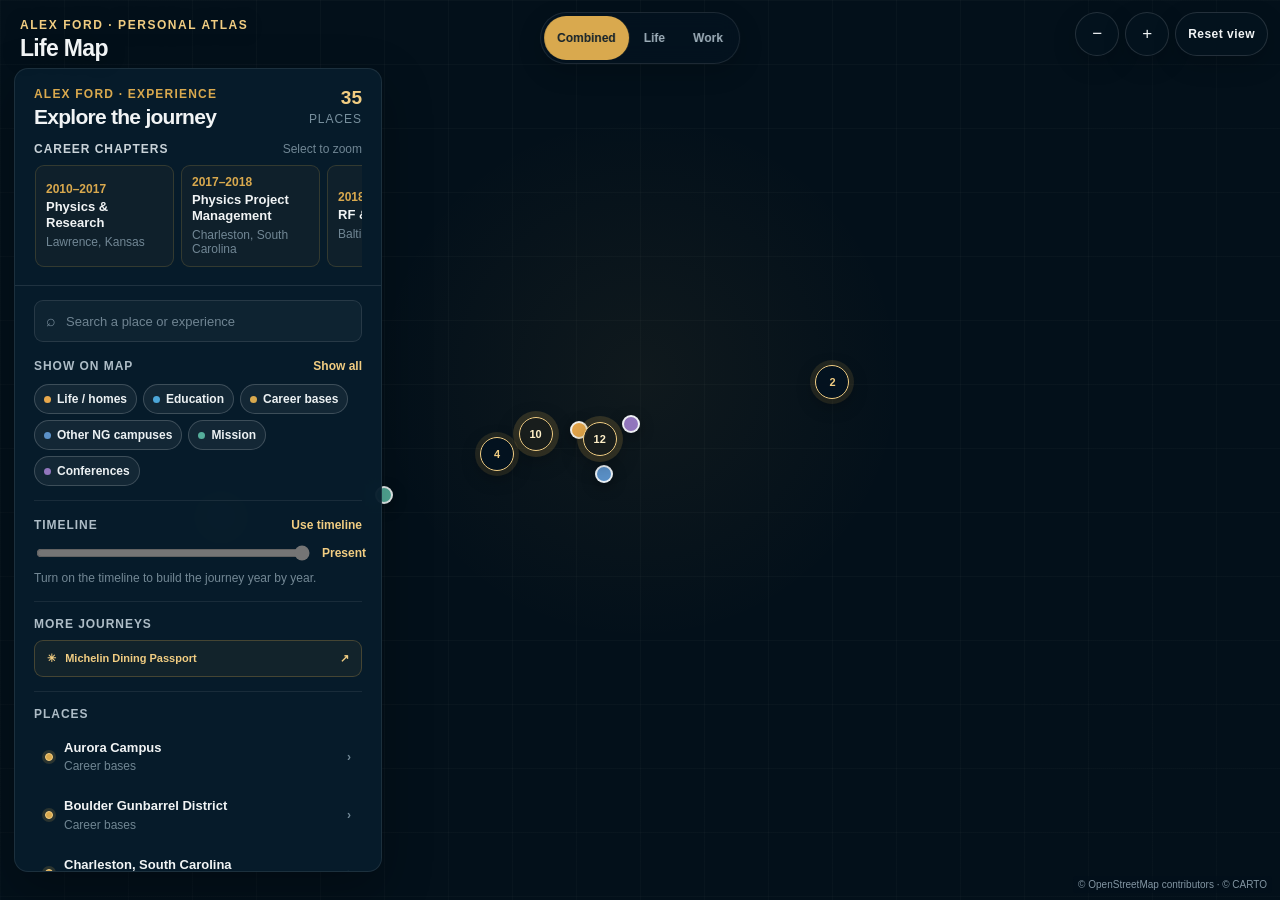
==== index.html @ 7faffe05 "Confirm Minetta Tavern and add independent Personal Atlas homepage" ====
<!doctype html>
<html lang="en">
<head>
  <meta charset="utf-8" />
  <meta name="viewport" content="width=device-width, initial-scale=1, viewport-fit=cover" />
  <meta name="theme-color" content="#04131f" />
  <meta name="color-scheme" content="dark" />
  <meta name="description" content="An interactive geographic timeline of the places that have shaped Alex Ford's life, education, and professional work." />
  <title>Life Map | Alex Ford</title>
  <link rel="dns-prefetch" href="//a.basemaps.cartocdn.com" />
  <link rel="preconnect" href="https://a.basemaps.cartocdn.com" crossorigin />
  <link rel="stylesheet" href="./fast-app.css?v=20260810-1757" />
  <link rel="stylesheet" href="./polish.css?v=20260810-1757" />
  <link rel="stylesheet" href="./conference-display.css?v=20260810-1757" />
  <link rel="stylesheet" href="./readability.css?v=20260828-1" />
  <link rel="stylesheet" href="./touch-targets.css?v=20260828-1" />
  <link rel="stylesheet" href="./brand-lockup.css?v=20260828-1" />
  <script defer src="./fast-app.js?v=20260810-1757"></script>
  <script defer src="./polish.js?v=20260810-1757"></script>
  <script defer src="./conference-display.js?v=20260810-1757"></script>
  <script defer src="./labels.js?v=20260810-1757"></script>
</head>
<body>
  <main class="app">
    <header class="site-intro">
      <small><a class="parent-brand" href="https://alexlford.com">Alex Ford</a> · <a class="atlas-brand-link" href="./atlas.html">Personal Atlas</a></small>
      <strong>Life Map</strong>
    </header>

    <div id="map" class="fast-map" role="application" aria-label="Interactive geographic map">
      <div id="tiles" class="tile-layer" aria-hidden="true"></div>
      <div class="map-vignette" aria-hidden="true"></div>
      <div id="markers" class="marker-layer"></div>
      <div class="attribution">© OpenStreetMap contributors · © CARTO</div>
    </div>

    <nav id="modeSwitch" class="mode-switch" aria-label="Map view">
      <button type="button" data-mode="combined" aria-pressed="false">Combined</button>
      <button type="button" data-mode="life" aria-pressed="false">Life</button>
      <button type="button" data-mode="work" aria-pressed="false">Work</button>
    </nav>

    <div class="map-toolbar" aria-label="Map controls">
      <button id="zoomOut" class="map-tool" type="button" aria-label="Zoom out">−</button>
      <button id="zoomIn" class="map-tool" type="button" aria-label="Zoom in">+</button>
      <button id="reset" class="map-tool wide" type="button">Reset view</button>
    </div>

    <aside class="panel" aria-label="Journey controls">
      <div class="panel-head">
        <div><small>Alex Ford · Experience</small><h1 id="panelTitle">Explore the journey</h1></div>
        <div class="count" aria-live="polite"><strong id="count">0</strong><span>places</span></div>
      </div>

      <section id="journey" class="journey">
        <div class="journey-heading"><span>Career chapters</span><span>Select to zoom</span></div>
        <div id="chapters" class="chapters"></div>
      </section>

      <div class="panel-scroll">
        <div class="search-wrap">
          <label class="search" for="search"><span aria-hidden="true">⌕</span><input id="search" type="search" autocomplete="off" placeholder="Search a place or experience" /></label>
          <div id="searchResults" class="search-results" hidden></div>
        </div>

        <section class="section">
          <div class="section-title"><h2>Show on map</h2><button id="showAll" class="text-button" type="button">Show all</button></div>
          <div id="filters" class="filters"></div>
        </section>

        <section class="section">
          <div class="section-title"><h2>Timeline</h2><button id="timelineToggle" class="text-button" type="button" aria-pressed="false">Use timeline</button></div>
          <div class="timeline-row"><input id="timeline" type="range" min="1988" max="2026" value="2026" disabled aria-label="Show experiences through year" /><span id="timelineYear" class="timeline-year">Present</span></div>
          <p id="timelineNote" class="micro">Turn on the timeline to build the journey year by year.</p>
        </section>

        <section class="section dining-promo">
          <div class="section-title"><h2>More journeys</h2></div>
          <a class="dining-link" href="./dining.html">✳ &nbsp; Michelin Dining Passport <span>↗</span></a>
        </section>

        <section class="section">
          <div class="section-title"><h2>Places</h2></div>
          <div id="list" class="place-list"><div class="empty">Loading locations…</div></div>
        </section>
      </div>
    </aside>

    <aside id="detail" class="detail-panel" aria-live="polite" aria-label="Place details" hidden>
      <button class="detail-close" type="button" data-close-detail aria-label="Close details">×</button>
      <div id="detailBody"></div>
    </aside>

    <noscript><div class="empty">JavaScript is required to display the interactive locations.</div></noscript>
  </main>
</body>
</html>
---- fast-app.css ----
:root {
  --navy-950:#03101a;
  --navy-900:#04131f;
  --navy-850:#071d2d;
  --navy-800:#0a2638;
  --gold:#d9a94e;
  --gold-soft:#f1cd82;
  --ink:#f1f4f5;
  --muted:#91a4b2;
  --line:rgba(255,255,255,.10);
  --panel:rgba(7,29,45,.94);
  --shadow:0 18px 50px rgba(0,0,0,.28);
  font-family:"Helvetica Neue",Helvetica,Arial,sans-serif;
  color-scheme:dark;
}

*{box-sizing:border-box}
html,body{margin:0;width:100%;min-height:100%;background:var(--navy-900);color:var(--ink)}
button,input{font:inherit}
button{color:inherit}
button:focus-visible,input:focus-visible,summary:focus-visible{outline:2px solid var(--gold-soft);outline-offset:2px}
[hidden]{display:none!important}

.app{position:relative;width:100%;height:100dvh;min-height:620px;overflow:hidden;background:var(--navy-900)}
.site-intro{position:absolute;z-index:40;top:18px;left:20px;pointer-events:none;text-shadow:0 2px 18px rgba(0,0,0,.35)}
.site-intro small{display:block;color:var(--gold-soft);font-size:10px;font-weight:800;letter-spacing:.13em;text-transform:uppercase}
.site-intro strong{display:block;margin-top:3px;font-size:23px;letter-spacing:-.03em}
body.is-embedded .site-intro{display:none}
body.is-embedded .panel-head small{display:none}
body.is-embedded .panel-head h1{margin-top:0}

.fast-map{position:absolute;inset:0;overflow:hidden;background:radial-gradient(circle at 50% 42%,rgba(217,169,78,.06),transparent 32%),linear-gradient(rgba(255,255,255,.025) 1px,transparent 1px),linear-gradient(90deg,rgba(255,255,255,.025) 1px,transparent 1px),var(--navy-950);background-size:auto,64px 64px,64px 64px,auto;touch-action:none;user-select:none}
.fast-map.is-dragging{cursor:grabbing}
.tile-layer,.marker-layer{position:absolute;inset:0;overflow:hidden}
.tile-layer{opacity:.72;filter:saturate(.55) contrast(.92) brightness(.72)}
.tile-layer img{position:absolute;width:256px;height:256px;max-width:none;pointer-events:none;image-rendering:auto}
.map-vignette{position:absolute;inset:0;pointer-events:none;background:linear-gradient(90deg,rgba(3,16,26,.22),transparent 23%,transparent 77%,rgba(3,16,26,.16)),linear-gradient(0deg,rgba(3,16,26,.13),transparent 30%)}

.marker{position:absolute;z-index:4;width:18px;height:18px;margin:-9px 0 0 -9px;padding:0;border:2px solid rgba(245,248,249,.94);border-radius:50%;background:var(--marker,#d9a94e);box-shadow:0 4px 14px rgba(0,0,0,.35);cursor:pointer;transition:transform .12s ease,box-shadow .12s ease}
.marker:hover,.marker:focus-visible{transform:scale(1.18);z-index:10;box-shadow:0 0 0 5px rgba(217,169,78,.16),0 5px 18px rgba(0,0,0,.4)}
.marker.career{width:24px;height:24px;margin:-12px 0 0 -12px;border:3px solid var(--gold-soft);background:var(--navy-900);box-shadow:0 0 0 4px rgba(217,169,78,.18),0 5px 18px rgba(0,0,0,.36)}
.marker.career::after{content:"";position:absolute;inset:5px;border-radius:50%;background:var(--gold)}
.marker.selected{box-shadow:0 0 0 7px rgba(241,205,130,.24),0 5px 18px rgba(0,0,0,.4)}
.cluster{position:absolute;z-index:5;display:grid;place-items:center;width:34px;height:34px;margin:-17px 0 0 -17px;padding:0;border:1px solid var(--gold-soft);border-radius:50%;background:rgba(4,19,31,.94);box-shadow:0 0 0 5px rgba(217,169,78,.13),0 6px 18px rgba(0,0,0,.34);color:var(--gold-soft);font-size:11px;font-weight:800;cursor:pointer;transition:transform .12s ease}
.cluster:hover,.cluster:focus-visible{transform:scale(1.08)}
.map-label{position:absolute;z-index:3;max-width:145px;transform:translate(10px,-50%);padding:3px 6px;border-radius:4px;background:rgba(3,16,26,.78);color:#e7edf0;font-size:10px;font-weight:700;line-height:1.15;white-space:nowrap;pointer-events:none;text-shadow:0 1px 2px #000}

.map-toolbar{position:absolute;z-index:25;top:12px;right:12px;display:flex;gap:6px}
.map-toolbar button,.mode-switch button,.panel button,.detail-panel button{appearance:none;-webkit-appearance:none}
.map-tool{display:grid;place-items:center;width:36px;height:36px;padding:0;border:1px solid rgba(255,255,255,.13);border-radius:999px;background:rgba(4,19,31,.86);box-shadow:0 8px 24px rgba(0,0,0,.18);backdrop-filter:blur(10px);cursor:pointer;font-size:17px;font-weight:500}
.map-tool:hover{border-color:rgba(217,169,78,.45)}
.map-tool.wide{width:auto;padding:0 12px;font-size:10px;font-weight:800;letter-spacing:.04em}

.mode-switch{position:absolute;z-index:26;top:12px;left:50%;display:flex;gap:2px;transform:translateX(-50%);padding:3px;border:1px solid rgba(255,255,255,.10);border-radius:999px;background:rgba(4,19,31,.88);box-shadow:0 8px 24px rgba(0,0,0,.18);backdrop-filter:blur(10px)}
.mode-switch button{padding:8px 13px;border:0;border-radius:999px;background:transparent;color:#9fb0bb;cursor:pointer;font-size:10px;font-weight:750}
.mode-switch button.active{background:var(--gold);color:#12202a}

.attribution{position:absolute;z-index:10;right:8px;bottom:7px;padding:3px 5px;border-radius:4px;background:rgba(3,16,26,.62);color:#8295a2;font-size:8px;pointer-events:none}

.panel{position:absolute;z-index:30;top:68px;left:14px;bottom:28px;width:min(368px,calc(100vw - 28px));display:flex;flex-direction:column;overflow:hidden;border:1px solid rgba(255,255,255,.09);border-radius:14px;background:var(--panel);box-shadow:var(--shadow);backdrop-filter:blur(16px)}
.panel-head{display:flex;align-items:flex-start;justify-content:space-between;gap:12px;padding:18px 19px 13px}
.panel-head small{display:block;color:var(--gold);font-size:10px;font-weight:800;letter-spacing:.1em;text-transform:uppercase}
.panel-head h1{margin:4px 0 0;font-size:21px;letter-spacing:-.035em;line-height:1.12}
.count{text-align:right}.count strong{display:block;color:var(--gold-soft);font-size:19px}.count span{color:#78909e;font-size:9px;text-transform:uppercase;letter-spacing:.08em}

.journey{padding:0 19px 14px;border-bottom:1px solid var(--line)}
.journey-heading{display:flex;justify-content:space-between;align-items:baseline;margin-bottom:8px;color:#c9d3d9;font-size:10px;font-weight:800;text-transform:uppercase;letter-spacing:.08em}
.journey-heading span:last-child{color:#718795;font-size:9px;font-weight:500;text-transform:none;letter-spacing:0}
.chapters{display:flex;gap:7px;overflow-x:auto;padding:1px 1px 4px;scrollbar-width:none}.chapters::-webkit-scrollbar{display:none}
.chapter{flex:0 0 139px;padding:9px 10px 10px;border:1px solid rgba(217,169,78,.18);border-radius:9px;background:rgba(217,169,78,.045);text-align:left;cursor:pointer}
.chapter:hover,.chapter.active{border-color:rgba(217,169,78,.48);background:rgba(217,169,78,.09)}
.chapter span{display:block;color:var(--gold);font-size:9px;font-weight:700}.chapter strong{display:block;margin-top:3px;font-size:11px;line-height:1.2}.chapter em{display:block;margin-top:4px;color:#718795;font-size:9px;font-style:normal}

.panel-scroll{min-height:0;overflow-y:auto;overscroll-behavior:contain;-webkit-overflow-scrolling:touch;touch-action:pan-y;padding:14px 19px 20px}
.search{display:flex;align-items:center;gap:8px;padding:0 11px;border:1px solid rgba(255,255,255,.10);border-radius:9px;background:rgba(255,255,255,.035)}
.search span{color:#738897}.search input{width:100%;height:40px;border:0;outline:0;background:transparent;color:var(--ink);font-size:12px}.search input::placeholder{color:#6f8492}
.search-results{display:grid;gap:4px;margin-top:5px;padding:6px;border:1px solid rgba(255,255,255,.08);border-radius:9px;background:#061a29}
.search-result{padding:9px;border:0;border-radius:6px;background:transparent;text-align:left;cursor:pointer}.search-result:hover{background:rgba(255,255,255,.05)}.search-result strong{display:block;font-size:11px}.search-result span{color:#7f94a2;font-size:9px;line-height:1.3}

.section{padding-top:15px}.section+.section{margin-top:14px;border-top:1px solid rgba(255,255,255,.075)}
.section-title{display:flex;align-items:center;justify-content:space-between;gap:10px;margin-bottom:9px}.section-title h2{margin:0;color:#aebdc7;font-size:10px;letter-spacing:.08em;text-transform:uppercase}.text-button{padding:2px 0;border:0;background:transparent;color:var(--gold-soft);cursor:pointer;font-size:9px;font-weight:750}
.filters{display:flex;flex-wrap:wrap;gap:6px}.filter{display:flex;align-items:center;gap:6px;padding:7px 9px;border:1px solid rgba(255,255,255,.09);border-radius:999px;background:rgba(255,255,255,.025);color:#a8b7c0;cursor:pointer;font-size:9px;font-weight:700}.filter::before{content:"";width:7px;height:7px;border-radius:50%;background:var(--dot)}.filter.on{border-color:rgba(255,255,255,.18);background:rgba(255,255,255,.055);color:#ecf1f3}.filter.off{opacity:.42}
.timeline-row{display:flex;align-items:center;gap:10px}.timeline-row input{width:100%;accent-color:var(--gold)}.timeline-year{min-width:40px;color:var(--gold-soft);font-size:11px;font-weight:800;text-align:right}.micro{margin:7px 0 0;color:#738895;font-size:9px;line-height:1.4}

.place-list{display:grid;gap:5px}.place-row{display:grid;grid-template-columns:10px 1fr auto;align-items:center;gap:9px;width:100%;padding:9px 10px;border:1px solid transparent;border-radius:8px;background:transparent;text-align:left;cursor:pointer}.place-row:hover{border-color:rgba(255,255,255,.08);background:rgba(255,255,255,.035)}.place-dot{width:8px;height:8px;border:1px solid rgba(255,255,255,.65);border-radius:50%;background:var(--dot)}.place-row.career .place-dot{box-shadow:0 0 0 3px rgba(217,169,78,.17);border-color:var(--gold-soft)}.place-copy strong{display:block;font-size:11px;line-height:1.25}.place-copy span{display:block;margin-top:3px;color:#708693;font-size:9px}.place-row b{color:#718896;font-size:11px;font-weight:600}
.empty{padding:16px 4px;color:#8295a2;font-size:11px;line-height:1.45;text-align:center}

.detail-panel{position:absolute;z-index:35;top:68px;right:14px;width:min(410px,calc(100vw - 28px));max-height:calc(100dvh - 96px);overflow-y:auto;overscroll-behavior:contain;-webkit-overflow-scrolling:touch;touch-action:pan-y;border:1px solid rgba(255,255,255,.10);border-radius:14px;background:rgba(7,29,45,.97);box-shadow:var(--shadow);backdrop-filter:blur(18px)}
.detail-close{position:sticky;z-index:2;top:8px;float:right;width:32px;height:32px;margin:8px 8px 0 0;padding:0;border:1px solid rgba(255,255,255,.12);border-radius:50%;background:#071d2d;cursor:pointer;font-size:19px}
.detail{padding:21px 20px 19px}.detail-eyebrow{color:var(--gold);font-size:9px;font-weight:800;letter-spacing:.1em;text-transform:uppercase}.detail h2{margin:6px 40px 6px 0;font-size:23px;line-height:1.08;letter-spacing:-.035em}.detail-location{color:#8398a5;font-size:10px}.story-card{margin:17px 0 14px;padding:15px 16px;border:1px solid rgba(217,169,78,.25);border-radius:12px;background:linear-gradient(145deg,rgba(217,169,78,.075),rgba(255,255,255,.018))}.story-card h3{margin:0;font-size:17px;line-height:1.2}.story-card p{margin:9px 0 0;color:#b8c5cc;font-size:11px;line-height:1.55}.story-card ul{display:grid;gap:7px;margin:11px 0 0;padding:0;list-style:none}.story-card li{position:relative;padding-left:14px;color:#d4dde2;font-size:10px;line-height:1.45}.story-card li::before{content:"";position:absolute;left:1px;top:.62em;width:7px;height:1px;background:var(--gold)}
.related-sites{margin:0 0 13px}.related-sites>span{display:block;margin-bottom:7px;color:#8499a6;font-size:9px;font-weight:800;letter-spacing:.07em;text-transform:uppercase}.related-sites>div{display:flex;flex-wrap:wrap;gap:6px}.related-sites button{padding:7px 9px;border:1px solid rgba(217,169,78,.23);border-radius:999px;background:rgba(217,169,78,.055);color:#dce5e9;cursor:pointer;font-size:9px;font-weight:700}.related-sites button:hover{border-color:rgba(217,169,78,.48);background:rgba(217,169,78,.10)}
.experience{padding:11px 0;border-top:1px solid rgba(255,255,255,.075)}.experience strong{display:block;font-size:11px;line-height:1.3}.experience span{display:block;margin-top:4px;color:#8397a4;font-size:9px;line-height:1.35}
.map-meta{margin-top:13px;padding-top:11px;border-top:1px solid rgba(255,255,255,.075);color:#718795;font-size:9px;line-height:1.55}.map-meta summary{width:max-content;max-width:100%;color:#93a5b0;cursor:pointer;font-weight:700}.map-meta>div{margin-top:8px}.map-meta a{color:var(--gold-soft)}

@media(max-width:900px){
  .site-intro{display:none}
  .mode-switch{left:10px;transform:none}
  .map-toolbar{right:10px}
  .panel{top:auto;left:10px;right:10px;bottom:calc(10px + env(safe-area-inset-bottom,0px));width:auto;max-height:min(56dvh,580px);display:block;overflow-y:auto;overscroll-behavior:contain;-webkit-overflow-scrolling:touch;touch-action:pan-y;border-radius:12px}
  .panel-head{padding:15px 16px 11px}
  .journey{padding:0 16px 11px}
  .panel-scroll{overflow:visible;padding:12px 16px 20px}
  .detail-panel{top:auto;left:10px;right:10px;bottom:calc(10px + env(safe-area-inset-bottom,0px));width:auto;max-height:72dvh;border-radius:12px}
  .attribution{bottom:calc(58dvh + 13px);font-size:7px}
}

@media(max-width:430px){
  .mode-switch button{padding:7px 9px;font-size:9px}
  .map-tool{width:32px;height:32px}.map-tool.wide{display:none}
  .panel{max-height:58dvh}
  .count{display:none}
  .journey-heading{margin-bottom:6px}
  .chapter{flex-basis:124px;padding:8px 9px}.chapter em{display:none}
  .filters{gap:5px}.filter{padding:7px 8px}
  .detail h2{font-size:21px}
}

@media(prefers-reduced-motion:reduce){
  .marker,.cluster{transition:none}
}
/* Michelin Dining Passport entry: hidden from embedded professional atlas. */
.dining-link{display:flex;justify-content:space-between;align-items:center;gap:12px;padding:11px 12px;color:var(--gold-soft);background:rgba(217,169,78,.06);border:1px solid rgba(217,169,78,.25);border-radius:9px;text-decoration:none;font-size:11px;font-weight:800}.dining-link:hover{border-color:rgba(217,169,78,.65);background:rgba(217,169,78,.12)}body.is-embedded .dining-promo{display:none}

.site-intro .atlas-brand-link{pointer-events:auto;color:var(--gold-soft);text-decoration:none}.site-intro .atlas-brand-link:hover{text-decoration:underline}body.is-embedded .atlas-brand-link{display:none}
---- polish.css ----
:root {
  --sheet-compact: 46dvh;
  --sheet-expanded: 76dvh;
}

/* Additive presentation layer: keep the fast map engine stable while refining hierarchy. */
.panel-toggle {
  display: none;
}

.chapter {
  position: relative;
  overflow: hidden;
}

.chapter.active::before {
  content: "";
  position: absolute;
  inset: 0 auto 0 0;
  width: 3px;
  background: var(--gold);
  box-shadow: 0 0 18px rgba(217,169,78,.35);
}

.chapter.active strong {
  color: #fff7e3;
}

.career-map-label {
  position: absolute;
  z-index: 4;
  transform: translate(14px,-50%);
  padding: 4px 7px 4px 8px;
  border-left: 2px solid var(--gold);
  border-radius: 2px 5px 5px 2px;
  background: rgba(3,16,26,.86);
  color: var(--gold-soft);
  box-shadow: 0 4px 14px rgba(0,0,0,.20);
  font-size: 10px;
  font-weight: 800;
  line-height: 1.1;
  letter-spacing: .01em;
  white-space: nowrap;
  pointer-events: none;
  text-shadow: 0 1px 2px rgba(0,0,0,.6);
}

.cluster.career-cluster {
  border-color: #f1cd82;
  background: rgba(25,30,29,.96);
  box-shadow: 0 0 0 6px rgba(217,169,78,.18), 0 7px 22px rgba(0,0,0,.38);
  color: #fff0c8;
}

.marker.career {
  box-shadow: 0 0 0 5px rgba(217,169,78,.20), 0 6px 20px rgba(0,0,0,.38);
}

.marker.career.selected {
  box-shadow: 0 0 0 8px rgba(241,205,130,.27), 0 7px 22px rgba(0,0,0,.42);
}

@media (min-width: 901px) {
  .panel {
    background: rgba(7,29,45,.91);
  }

  .panel-scroll {
    scrollbar-width: thin;
    scrollbar-color: rgba(217,169,78,.32) transparent;
  }
}

@media (max-width: 900px) {
  :root {
    --sheet-compact: 46dvh;
    --sheet-expanded: 76dvh;
  }

  .mode-switch {
    top: max(10px, env(safe-area-inset-top));
    left: max(10px, env(safe-area-inset-left));
  }

  .map-toolbar {
    top: max(10px, env(safe-area-inset-top));
    right: max(10px, env(safe-area-inset-right));
  }

  .attribution {
    top: calc(max(10px, env(safe-area-inset-top)) + 43px);
    right: max(10px, env(safe-area-inset-right));
    bottom: auto;
    background: rgba(3,16,26,.72);
  }

  .panel {
    max-height: min(var(--sheet-compact), 500px);
    border-radius: 16px 16px 12px 12px;
    background: rgba(7,29,45,.96);
    transition: max-height .24s ease, background-color .24s ease;
  }

  .panel.is-expanded {
    max-height: min(var(--sheet-expanded), 760px);
    background: rgba(7,29,45,.985);
  }

  .panel::before {
    content: "";
    position: sticky;
    z-index: 6;
    top: 6px;
    display: block;
    width: 34px;
    height: 4px;
    margin: 7px auto 0;
    border-radius: 999px;
    background: rgba(241,244,245,.24);
    pointer-events: none;
  }

  .panel-head {
    position: sticky;
    z-index: 5;
    top: 0;
    align-items: center;
    padding-top: 13px;
    background: linear-gradient(180deg, rgba(7,29,45,.995) 72%, rgba(7,29,45,.92));
    backdrop-filter: blur(14px);
  }

  .panel-head > div:first-child {
    min-width: 0;
  }

  .panel-head h1 {
    overflow: hidden;
    text-overflow: ellipsis;
    white-space: nowrap;
  }

  .panel-toggle {
    display: grid;
    flex: 0 0 auto;
    place-items: center;
    width: 34px;
    height: 34px;
    padding: 0;
    border: 1px solid rgba(255,255,255,.12);
    border-radius: 50%;
    background: rgba(255,255,255,.035);
    color: var(--gold-soft);
    cursor: pointer;
  }

  .panel-toggle:hover,
  .panel-toggle:focus-visible {
    border-color: rgba(217,169,78,.45);
    background: rgba(217,169,78,.08);
  }

  .panel-toggle-icon {
    display: block;
    font-size: 15px;
    line-height: 1;
    transition: transform .22s ease;
  }

  .panel.is-expanded .panel-toggle-icon {
    transform: rotate(180deg);
  }

  .journey {
    padding-top: 1px;
  }

  .chapters {
    scroll-snap-type: x proximity;
    -webkit-overflow-scrolling: touch;
  }

  .chapter {
    scroll-snap-align: center;
  }

  .career-map-label {
    transform: translate(12px,-50%);
    padding: 3px 6px 3px 7px;
    font-size: 9px;
  }

  .detail-panel {
    max-height: min(78dvh, 760px);
  }
}

@media (max-width: 430px) {
  :root {
    --sheet-compact: 45dvh;
    --sheet-expanded: 78dvh;
  }

  .panel-head {
    padding-left: 15px;
    padding-right: 12px;
  }

  .panel-head h1 {
    font-size: 19px;
  }

  .panel-toggle {
    width: 32px;
    height: 32px;
  }

  .chapter {
    flex-basis: 124px;
  }

  .career-map-label {
    max-width: 100px;
    overflow: hidden;
    text-overflow: ellipsis;
  }
}

@media (prefers-reduced-motion: reduce) {
  .panel,
  .panel-toggle-icon {
    transition: none;
  }
}
---- conference-display.css ----
.conference-entry .place-copy strong {
  color: #f2edf8;
  font-weight: 760;
}

.conference-entry .place-copy span {
  color: #8f9fac;
}

.map-label.conference-map-label {
  border-left: 2px solid #9276bd;
  color: #e1d7f0;
  background: rgba(14, 16, 29, .84);
}

.conference-detail .detail h2 {
  max-width: 34ch;
}

@media (max-width: 430px) {
  .conference-entry .place-copy strong {
    line-height: 1.2;
  }
}
---- readability.css ----
/* DS-02: readability-only overrides.
   Keep layout, color, and interaction behavior unchanged while lifting
   meaningful interface text out of the 9–11px range. */

.site-intro small,
.panel-head small,
.count span,
.journey-heading,
.journey-heading span:last-child,
.chapter span,
.chapter em,
.section-title h2,
.text-button,
.filter,
.timeline-year,
.micro,
.place-copy span,
.place-row b,
.detail-eyebrow,
.detail-location,
.related-sites > span,
.related-sites button,
.experience span,
.map-meta {
  font-size: 12px;
}

.map-label,
.map-tool.wide,
.mode-switch button {
  font-size: 12px;
}

.chapter strong,
.search input,
.search-result strong,
.place-copy strong,
.story-card p,
.experience strong {
  font-size: 13px;
}

.search-result span,
.story-card li,
.empty {
  font-size: 12px;
}

/* Attribution is legally useful but intentionally peripheral. */
.attribution {
  font-size: 10px;
}
---- touch-targets.css ----
/* DS-03: primary touch-target sizing only.
   Keep visual hierarchy and map density intact while making the main
   interactive controls easier to hit on touch devices. */

.map-tool {
  width: 44px;
  height: 44px;
}

.map-tool.wide {
  min-height: 44px;
}

.mode-switch button {
  min-height: 44px;
}

.panel-toggle {
  width: 44px;
  height: 44px;
}

.detail-close {
  width: 44px;
  height: 44px;
}

.detail h2 {
  margin-right: 56px;
}

@media (max-width: 900px) {
  .attribution {
    top: calc(max(10px, env(safe-area-inset-top)) + 52px);
  }

  /* DS-16: secondary touch controls. Keep the denser desktop atlas intact. */
  .search input,
  .search-result,
  .filter,
  .text-button,
  .timeline-row input,
  .place-row,
  .related-sites button,
  .map-meta summary {
    min-height: 44px;
  }

  .text-button,
  .map-meta summary {
    display: inline-flex;
    align-items: center;
  }

  .filter,
  .related-sites button {
    padding-top: 8px;
    padding-bottom: 8px;
  }
}
---- brand-lockup.css ----
/* DS-08: shared Alex Ford parent/subsite convention for Life Map. */
.site-intro .parent-brand {
  color: inherit;
  text-decoration: none;
}

.site-intro .parent-brand:hover,
.site-intro .parent-brand:focus-visible {
  color: var(--gold-soft);
  text-decoration: underline;
  text-underline-offset: 3px;
}
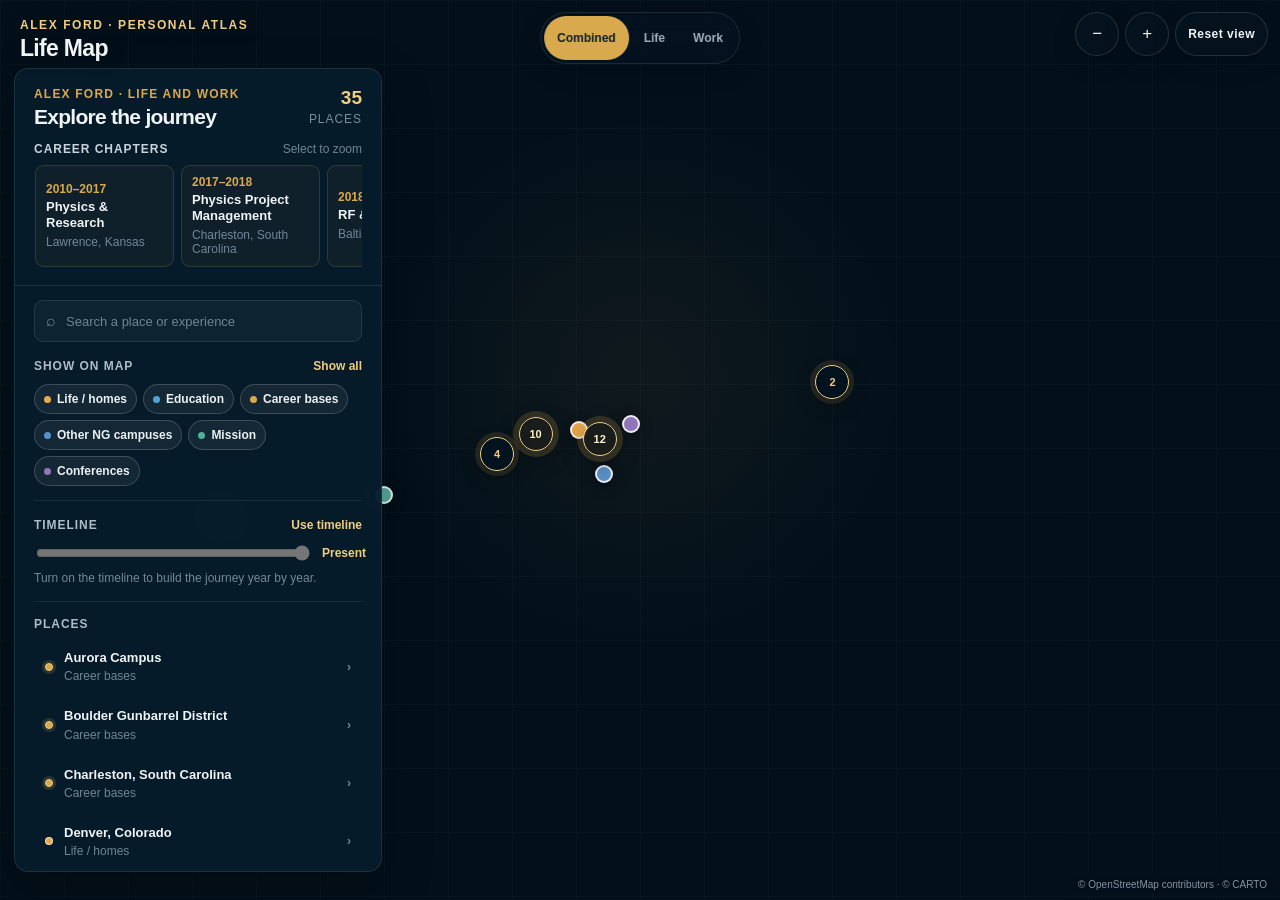
==== commit f932235e: "Restore Life Map navigation and CI to personal and professional geography" ====
--- a/index.html
+++ b/index.html
@@ -48,7 +48,7 @@
 
     <aside class="panel" aria-label="Journey controls">
       <div class="panel-head">
-        <div><small>Alex Ford · Experience</small><h1 id="panelTitle">Explore the journey</h1></div>
+        <div><small>Alex Ford · Life and Work</small><h1 id="panelTitle">Explore the journey</h1></div>
         <div class="count" aria-live="polite"><strong id="count">0</strong><span>places</span></div>
       </div>
 
@@ -74,11 +74,6 @@
           <p id="timelineNote" class="micro">Turn on the timeline to build the journey year by year.</p>
         </section>
 
-        <section class="section dining-promo">
-          <div class="section-title"><h2>More journeys</h2></div>
-          <a class="dining-link" href="./dining.html">✳ &nbsp; Michelin Dining Passport <span>↗</span></a>
-        </section>
-
         <section class="section">
           <div class="section-title"><h2>Places</h2></div>
           <div id="list" class="place-list"><div class="empty">Loading locations…</div></div>
--- a/fast-app.css
+++ b/fast-app.css
@@ -118,7 +118,4 @@
 @media(prefers-reduced-motion:reduce){
   .marker,.cluster{transition:none}
 }
-/* Michelin Dining Passport entry: hidden from embedded professional atlas. */
-.dining-link{display:flex;justify-content:space-between;align-items:center;gap:12px;padding:11px 12px;color:var(--gold-soft);background:rgba(217,169,78,.06);border:1px solid rgba(217,169,78,.25);border-radius:9px;text-decoration:none;font-size:11px;font-weight:800}.dining-link:hover{border-color:rgba(217,169,78,.65);background:rgba(217,169,78,.12)}body.is-embedded .dining-promo{display:none}
-
 .site-intro .atlas-brand-link{pointer-events:auto;color:var(--gold-soft);text-decoration:none}.site-intro .atlas-brand-link:hover{text-decoration:underline}body.is-embedded .atlas-brand-link{display:none}
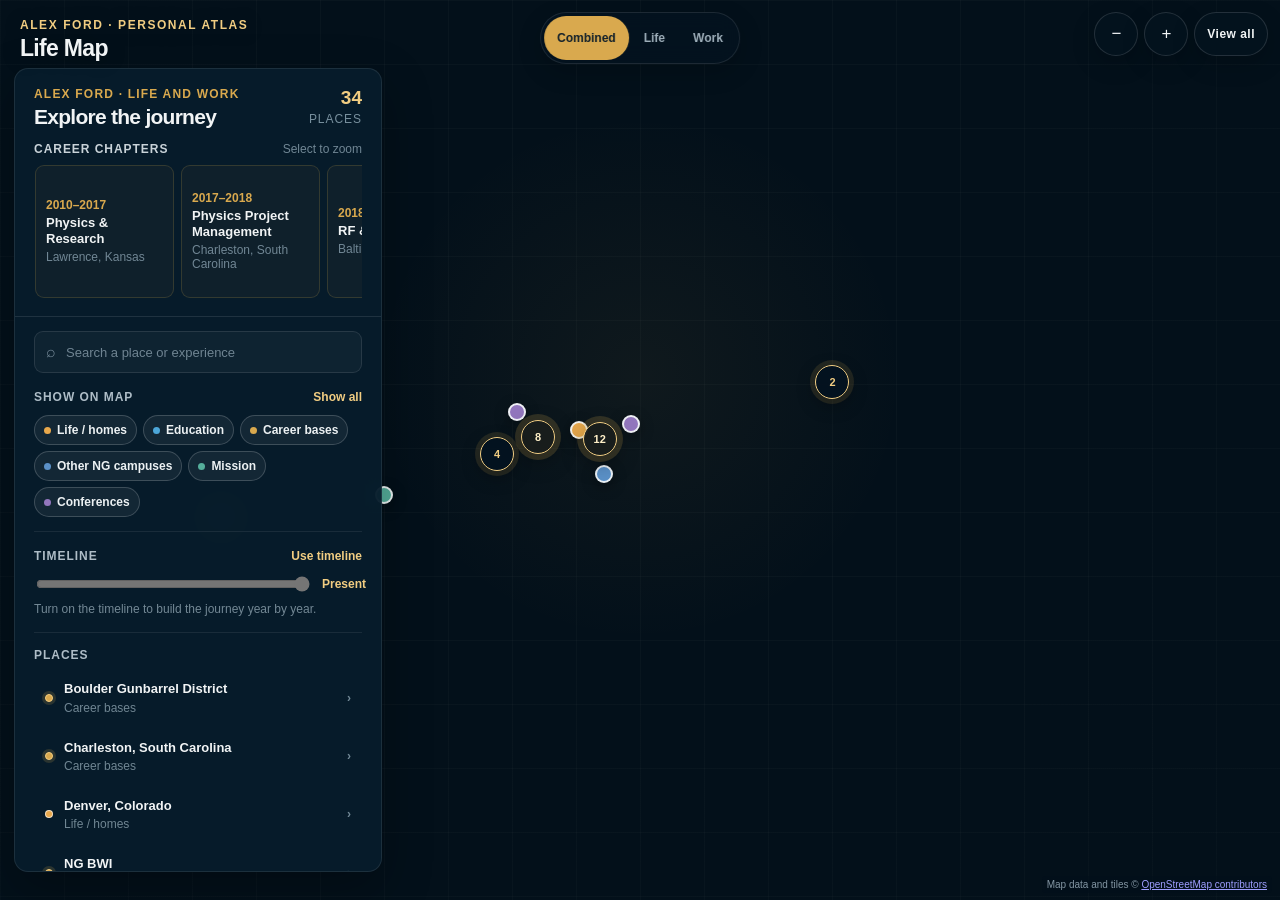
==== commit dd501ae6: "Update map attribution, basemap assets and full-extent control" ====
--- a/index.html
+++ b/index.html
@@ -7,15 +7,15 @@
   <meta name="color-scheme" content="dark" />
   <meta name="description" content="An interactive geographic timeline of the places that have shaped Alex Ford's life, education, and professional work." />
   <title>Life Map | Alex Ford</title>
-  <link rel="dns-prefetch" href="//a.basemaps.cartocdn.com" />
-  <link rel="preconnect" href="https://a.basemaps.cartocdn.com" crossorigin />
-  <link rel="stylesheet" href="./fast-app.css?v=20260810-1757" />
+  <link rel="dns-prefetch" href="//tile.openstreetmap.org" />
+  <link rel="preconnect" href="https://tile.openstreetmap.org" crossorigin />
+  <link rel="stylesheet" href="./fast-app.css?v=20261027-basemap-fix" />
   <link rel="stylesheet" href="./polish.css?v=20260810-1757" />
   <link rel="stylesheet" href="./conference-display.css?v=20260810-1757" />
   <link rel="stylesheet" href="./readability.css?v=20260828-1" />
   <link rel="stylesheet" href="./touch-targets.css?v=20260828-1" />
   <link rel="stylesheet" href="./brand-lockup.css?v=20260828-1" />
-  <script defer src="./fast-app.js?v=20260810-1757"></script>
+  <script defer src="./fast-app.js?v=20261027-basemap-fix"></script>
   <script defer src="./polish.js?v=20260810-1757"></script>
   <script defer src="./conference-display.js?v=20260810-1757"></script>
   <script defer src="./labels.js?v=20260810-1757"></script>
@@ -31,7 +31,7 @@
       <div id="tiles" class="tile-layer" aria-hidden="true"></div>
       <div class="map-vignette" aria-hidden="true"></div>
       <div id="markers" class="marker-layer"></div>
-      <div class="attribution">© OpenStreetMap contributors · © CARTO</div>
+      <div class="attribution">Map data and tiles © <a href="https://www.openstreetmap.org/copyright" target="_blank" rel="noopener noreferrer">OpenStreetMap contributors</a></div>
     </div>
 
     <nav id="modeSwitch" class="mode-switch" aria-label="Map view">
@@ -43,7 +43,7 @@
     <div class="map-toolbar" aria-label="Map controls">
       <button id="zoomOut" class="map-tool" type="button" aria-label="Zoom out">−</button>
       <button id="zoomIn" class="map-tool" type="button" aria-label="Zoom in">+</button>
-      <button id="reset" class="map-tool wide" type="button">Reset view</button>
+      <button id="reset" class="map-tool wide" type="button" title="Fit every recorded place, including international locations">View all</button>
     </div>
 
     <aside class="panel" aria-label="Journey controls">
--- a/fast-app.css
+++ b/fast-app.css
@@ -32,7 +32,7 @@
 .fast-map{position:absolute;inset:0;overflow:hidden;background:radial-gradient(circle at 50% 42%,rgba(217,169,78,.06),transparent 32%),linear-gradient(rgba(255,255,255,.025) 1px,transparent 1px),linear-gradient(90deg,rgba(255,255,255,.025) 1px,transparent 1px),var(--navy-950);background-size:auto,64px 64px,64px 64px,auto;touch-action:none;user-select:none}
 .fast-map.is-dragging{cursor:grabbing}
 .tile-layer,.marker-layer{position:absolute;inset:0;overflow:hidden}
-.tile-layer{opacity:.72;filter:saturate(.55) contrast(.92) brightness(.72)}
+.tile-layer{opacity:.90;filter:grayscale(.85) invert(.94) hue-rotate(180deg) brightness(.67) contrast(.96)}
 .tile-layer img{position:absolute;width:256px;height:256px;max-width:none;pointer-events:none;image-rendering:auto}
 .map-vignette{position:absolute;inset:0;pointer-events:none;background:linear-gradient(90deg,rgba(3,16,26,.22),transparent 23%,transparent 77%,rgba(3,16,26,.16)),linear-gradient(0deg,rgba(3,16,26,.13),transparent 30%)}
 
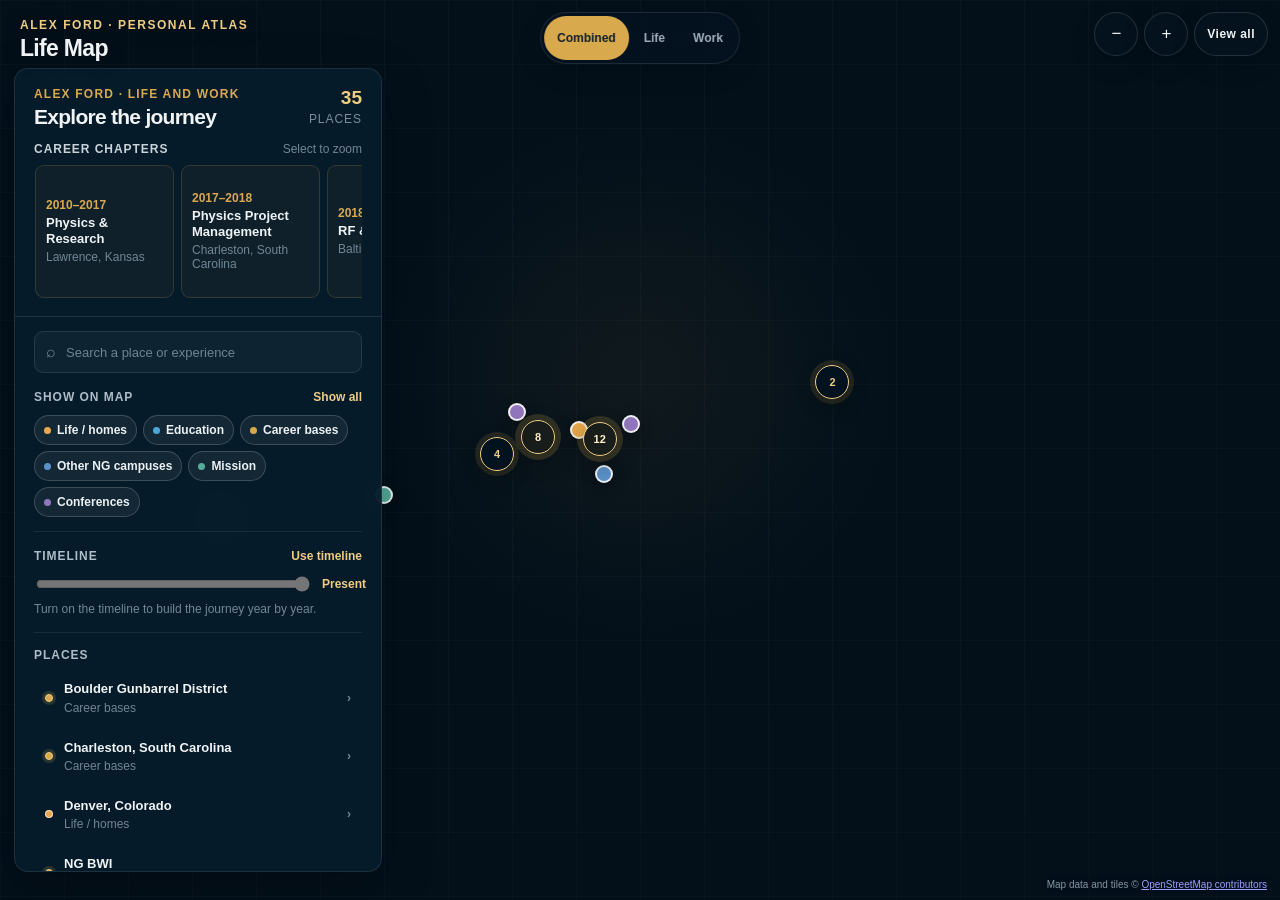
==== commit 6afb2882: "Refresh cached interactive map assets after tile and Guam history updates" ====
--- a/index.html
+++ b/index.html
@@ -9,13 +9,13 @@
   <title>Life Map | Alex Ford</title>
   <link rel="dns-prefetch" href="//tile.openstreetmap.org" />
   <link rel="preconnect" href="https://tile.openstreetmap.org" crossorigin />
-  <link rel="stylesheet" href="./fast-app.css?v=20261027-basemap-fix" />
+  <link rel="stylesheet" href="./fast-app.css?v=20261027-map-v2" />
   <link rel="stylesheet" href="./polish.css?v=20260810-1757" />
   <link rel="stylesheet" href="./conference-display.css?v=20260810-1757" />
   <link rel="stylesheet" href="./readability.css?v=20260828-1" />
   <link rel="stylesheet" href="./touch-targets.css?v=20260828-1" />
   <link rel="stylesheet" href="./brand-lockup.css?v=20260828-1" />
-  <script defer src="./fast-app.js?v=20261027-basemap-fix"></script>
+  <script defer src="./fast-app.js?v=20261027-map-v2"></script>
   <script defer src="./polish.js?v=20260810-1757"></script>
   <script defer src="./conference-display.js?v=20260810-1757"></script>
   <script defer src="./labels.js?v=20260810-1757"></script>
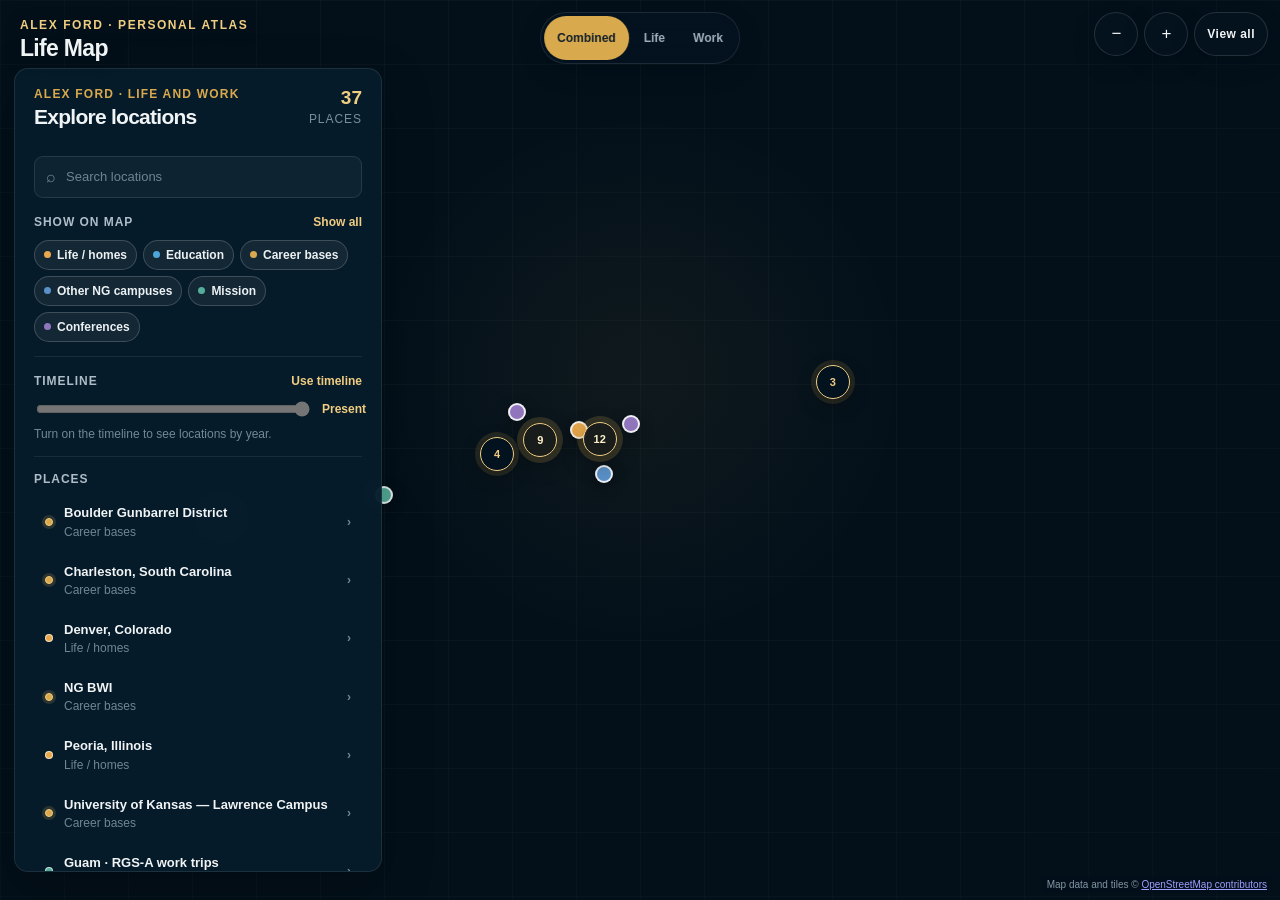
==== commit 33e3aaa4: "Remove career-story navigation and present Life Map as locations-only map" ====
--- a/index.html
+++ b/index.html
@@ -5,17 +5,17 @@
   <meta name="viewport" content="width=device-width, initial-scale=1, viewport-fit=cover" />
   <meta name="theme-color" content="#04131f" />
   <meta name="color-scheme" content="dark" />
-  <meta name="description" content="An interactive geographic timeline of the places that have shaped Alex Ford's life, education, and professional work." />
+  <meta name="description" content="Interactive map of places associated with Alex Ford's life, education, and work." />
   <title>Life Map | Alex Ford</title>
   <link rel="dns-prefetch" href="//tile.openstreetmap.org" />
   <link rel="preconnect" href="https://tile.openstreetmap.org" crossorigin />
-  <link rel="stylesheet" href="./fast-app.css?v=20261027-map-v2" />
+  <link rel="stylesheet" href="./fast-app.css?v=20261027-map-only" />
   <link rel="stylesheet" href="./polish.css?v=20260810-1757" />
   <link rel="stylesheet" href="./conference-display.css?v=20260810-1757" />
   <link rel="stylesheet" href="./readability.css?v=20260828-1" />
   <link rel="stylesheet" href="./touch-targets.css?v=20260828-1" />
   <link rel="stylesheet" href="./brand-lockup.css?v=20260828-1" />
-  <script defer src="./fast-app.js?v=20261027-map-v2"></script>
+  <script defer src="./fast-app.js?v=20261027-map-only"></script>
   <script defer src="./polish.js?v=20260810-1757"></script>
   <script defer src="./conference-display.js?v=20260810-1757"></script>
   <script defer src="./labels.js?v=20260810-1757"></script>
@@ -48,18 +48,13 @@
 
     <aside class="panel" aria-label="Journey controls">
       <div class="panel-head">
-        <div><small>Alex Ford · Life and Work</small><h1 id="panelTitle">Explore the journey</h1></div>
+        <div><small>Alex Ford · Life and Work</small><h1 id="panelTitle">Explore locations</h1></div>
         <div class="count" aria-live="polite"><strong id="count">0</strong><span>places</span></div>
       </div>
 
-      <section id="journey" class="journey">
-        <div class="journey-heading"><span>Career chapters</span><span>Select to zoom</span></div>
-        <div id="chapters" class="chapters"></div>
-      </section>
-
       <div class="panel-scroll">
         <div class="search-wrap">
-          <label class="search" for="search"><span aria-hidden="true">⌕</span><input id="search" type="search" autocomplete="off" placeholder="Search a place or experience" /></label>
+          <label class="search" for="search"><span aria-hidden="true">⌕</span><input id="search" type="search" autocomplete="off" placeholder="Search locations" /></label>
           <div id="searchResults" class="search-results" hidden></div>
         </div>
 
--- a/fast-app.css
+++ b/fast-app.css
@@ -119,3 +119,10 @@
   .marker,.cluster{transition:none}
 }
 .site-intro .atlas-brand-link{pointer-events:auto;color:var(--gold-soft);text-decoration:none}.site-intro .atlas-brand-link:hover{text-decoration:underline}body.is-embedded .atlas-brand-link{display:none}
+
+/* Links from the Work map's Guam story to original hiking records. */
+.adventures-related{display:flex;flex-direction:column;gap:9px;padding:18px 0;margin:13px 0;border-top:1px solid rgba(255,255,255,.12);border-bottom:1px solid rgba(255,255,255,.12)}
+.adventures-related>span{font-size:10px;font-weight:800;letter-spacing:.12em;color:var(--gold-soft);text-transform:uppercase;margin-bottom:3px}
+.adventures-related a{font-size:12px;font-weight:700;color:#edcf96;line-height:1.5;text-decoration:none}
+.adventures-related a:hover{text-decoration:underline}
+.adventures-related a:focus-visible{outline:2px solid var(--gold-soft);outline-offset:3px}
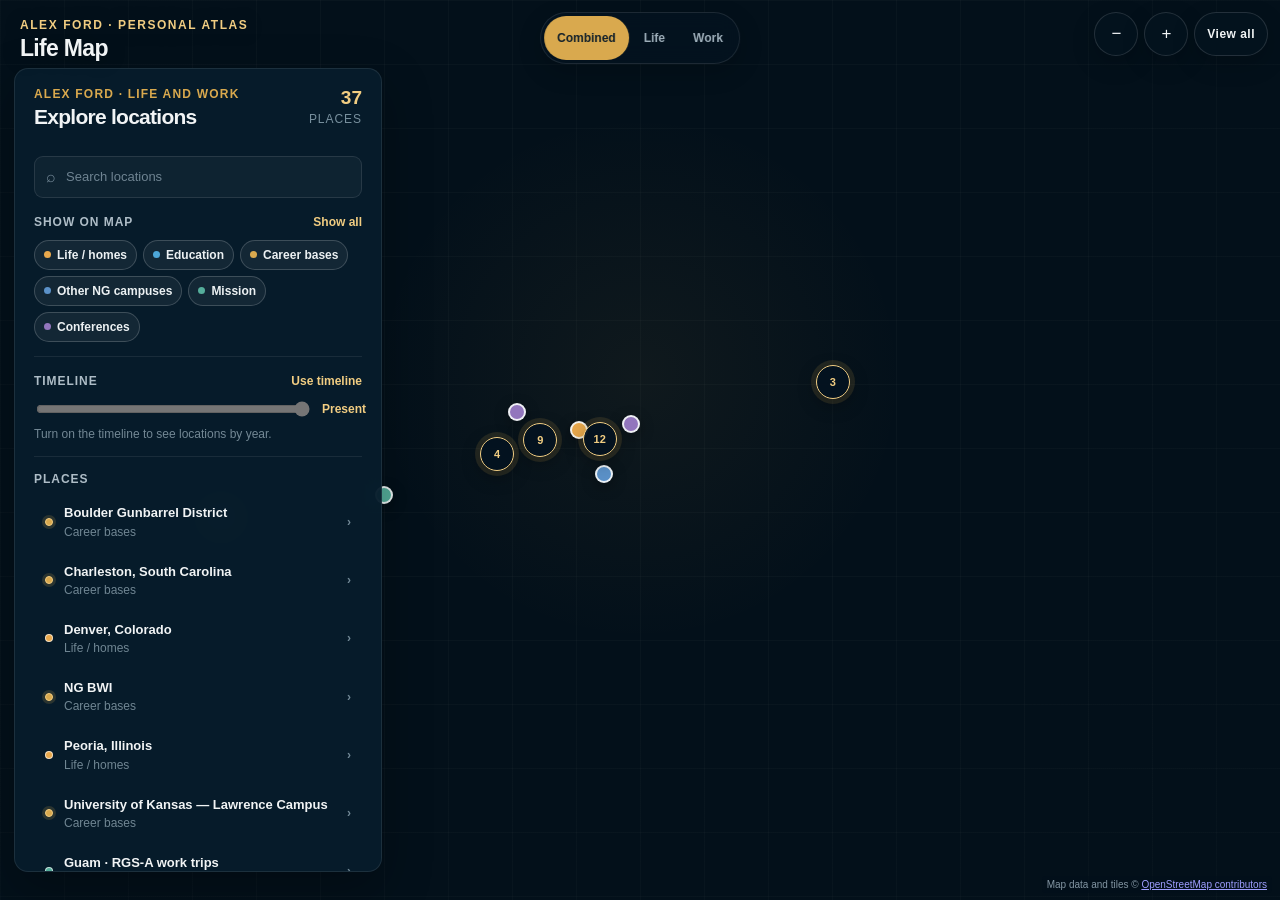
==== commit 358451a3: "Refresh versioned assets to prevent stale iOS emoji cache" ====
--- a/index.html
+++ b/index.html
@@ -15,7 +15,7 @@
   <link rel="stylesheet" href="./readability.css?v=20260828-1" />
   <link rel="stylesheet" href="./touch-targets.css?v=20260828-1" />
   <link rel="stylesheet" href="./brand-lockup.css?v=20260828-1" />
-  <script defer src="./fast-app.js?v=20261027-map-only"></script>
+  <script defer src="./fast-app.js?v=20261108-emoji-free"></script>
   <script defer src="./polish.js?v=20260810-1757"></script>
   <script defer src="./conference-display.js?v=20260810-1757"></script>
   <script defer src="./labels.js?v=20260810-1757"></script>
--- a/fast-app.css
+++ b/fast-app.css
@@ -63,13 +63,6 @@
 .panel-head h1{margin:4px 0 0;font-size:21px;letter-spacing:-.035em;line-height:1.12}
 .count{text-align:right}.count strong{display:block;color:var(--gold-soft);font-size:19px}.count span{color:#78909e;font-size:9px;text-transform:uppercase;letter-spacing:.08em}
 
-.journey{padding:0 19px 14px;border-bottom:1px solid var(--line)}
-.journey-heading{display:flex;justify-content:space-between;align-items:baseline;margin-bottom:8px;color:#c9d3d9;font-size:10px;font-weight:800;text-transform:uppercase;letter-spacing:.08em}
-.journey-heading span:last-child{color:#718795;font-size:9px;font-weight:500;text-transform:none;letter-spacing:0}
-.chapters{display:flex;gap:7px;overflow-x:auto;padding:1px 1px 4px;scrollbar-width:none}.chapters::-webkit-scrollbar{display:none}
-.chapter{flex:0 0 139px;padding:9px 10px 10px;border:1px solid rgba(217,169,78,.18);border-radius:9px;background:rgba(217,169,78,.045);text-align:left;cursor:pointer}
-.chapter:hover,.chapter.active{border-color:rgba(217,169,78,.48);background:rgba(217,169,78,.09)}
-.chapter span{display:block;color:var(--gold);font-size:9px;font-weight:700}.chapter strong{display:block;margin-top:3px;font-size:11px;line-height:1.2}.chapter em{display:block;margin-top:4px;color:#718795;font-size:9px;font-style:normal}
 
 .panel-scroll{min-height:0;overflow-y:auto;overscroll-behavior:contain;-webkit-overflow-scrolling:touch;touch-action:pan-y;padding:14px 19px 20px}
 .search{display:flex;align-items:center;gap:8px;padding:0 11px;border:1px solid rgba(255,255,255,.10);border-radius:9px;background:rgba(255,255,255,.035)}
@@ -87,8 +80,7 @@
 
 .detail-panel{position:absolute;z-index:35;top:68px;right:14px;width:min(410px,calc(100vw - 28px));max-height:calc(100dvh - 96px);overflow-y:auto;overscroll-behavior:contain;-webkit-overflow-scrolling:touch;touch-action:pan-y;border:1px solid rgba(255,255,255,.10);border-radius:14px;background:rgba(7,29,45,.97);box-shadow:var(--shadow);backdrop-filter:blur(18px)}
 .detail-close{position:sticky;z-index:2;top:8px;float:right;width:32px;height:32px;margin:8px 8px 0 0;padding:0;border:1px solid rgba(255,255,255,.12);border-radius:50%;background:#071d2d;cursor:pointer;font-size:19px}
-.detail{padding:21px 20px 19px}.detail-eyebrow{color:var(--gold);font-size:9px;font-weight:800;letter-spacing:.1em;text-transform:uppercase}.detail h2{margin:6px 40px 6px 0;font-size:23px;line-height:1.08;letter-spacing:-.035em}.detail-location{color:#8398a5;font-size:10px}.story-card{margin:17px 0 14px;padding:15px 16px;border:1px solid rgba(217,169,78,.25);border-radius:12px;background:linear-gradient(145deg,rgba(217,169,78,.075),rgba(255,255,255,.018))}.story-card h3{margin:0;font-size:17px;line-height:1.2}.story-card p{margin:9px 0 0;color:#b8c5cc;font-size:11px;line-height:1.55}.story-card ul{display:grid;gap:7px;margin:11px 0 0;padding:0;list-style:none}.story-card li{position:relative;padding-left:14px;color:#d4dde2;font-size:10px;line-height:1.45}.story-card li::before{content:"";position:absolute;left:1px;top:.62em;width:7px;height:1px;background:var(--gold)}
-.related-sites{margin:0 0 13px}.related-sites>span{display:block;margin-bottom:7px;color:#8499a6;font-size:9px;font-weight:800;letter-spacing:.07em;text-transform:uppercase}.related-sites>div{display:flex;flex-wrap:wrap;gap:6px}.related-sites button{padding:7px 9px;border:1px solid rgba(217,169,78,.23);border-radius:999px;background:rgba(217,169,78,.055);color:#dce5e9;cursor:pointer;font-size:9px;font-weight:700}.related-sites button:hover{border-color:rgba(217,169,78,.48);background:rgba(217,169,78,.10)}
+.detail{padding:21px 20px 19px}.detail-eyebrow{color:var(--gold);font-size:9px;font-weight:800;letter-spacing:.1em;text-transform:uppercase}.detail h2{margin:6px 40px 6px 0;font-size:23px;line-height:1.08;letter-spacing:-.035em}.detail-location{color:#8398a5;font-size:10px}
 .experience{padding:11px 0;border-top:1px solid rgba(255,255,255,.075)}.experience strong{display:block;font-size:11px;line-height:1.3}.experience span{display:block;margin-top:4px;color:#8397a4;font-size:9px;line-height:1.35}
 .map-meta{margin-top:13px;padding-top:11px;border-top:1px solid rgba(255,255,255,.075);color:#718795;font-size:9px;line-height:1.55}.map-meta summary{width:max-content;max-width:100%;color:#93a5b0;cursor:pointer;font-weight:700}.map-meta>div{margin-top:8px}.map-meta a{color:var(--gold-soft)}
 
@@ -98,7 +90,6 @@
   .map-toolbar{right:10px}
   .panel{top:auto;left:10px;right:10px;bottom:calc(10px + env(safe-area-inset-bottom,0px));width:auto;max-height:min(56dvh,580px);display:block;overflow-y:auto;overscroll-behavior:contain;-webkit-overflow-scrolling:touch;touch-action:pan-y;border-radius:12px}
   .panel-head{padding:15px 16px 11px}
-  .journey{padding:0 16px 11px}
   .panel-scroll{overflow:visible;padding:12px 16px 20px}
   .detail-panel{top:auto;left:10px;right:10px;bottom:calc(10px + env(safe-area-inset-bottom,0px));width:auto;max-height:72dvh;border-radius:12px}
   .attribution{bottom:calc(58dvh + 13px);font-size:7px}
@@ -109,8 +100,6 @@
   .map-tool{width:32px;height:32px}.map-tool.wide{display:none}
   .panel{max-height:58dvh}
   .count{display:none}
-  .journey-heading{margin-bottom:6px}
-  .chapter{flex-basis:124px;padding:8px 9px}.chapter em{display:none}
   .filters{gap:5px}.filter{padding:7px 8px}
   .detail h2{font-size:21px}
 }
@@ -120,9 +109,8 @@
 }
 .site-intro .atlas-brand-link{pointer-events:auto;color:var(--gold-soft);text-decoration:none}.site-intro .atlas-brand-link:hover{text-decoration:underline}body.is-embedded .atlas-brand-link{display:none}
 
-/* Links from the Work map's Guam story to original hiking records. */
-.adventures-related{display:flex;flex-direction:column;gap:9px;padding:18px 0;margin:13px 0;border-top:1px solid rgba(255,255,255,.12);border-bottom:1px solid rgba(255,255,255,.12)}
-.adventures-related>span{font-size:10px;font-weight:800;letter-spacing:.12em;color:var(--gold-soft);text-transform:uppercase;margin-bottom:3px}
-.adventures-related a{font-size:12px;font-weight:700;color:#edcf96;line-height:1.5;text-decoration:none}
-.adventures-related a:hover{text-decoration:underline}
-.adventures-related a:focus-visible{outline:2px solid var(--gold-soft);outline-offset:3px}
+
+/* Geographic records can link outward to their canonical Passport narratives. */
+.passport-record-link{display:inline-flex;align-items:center;margin:9px 0 0;max-width:100%;font-size:11px;font-weight:700;line-height:1.4;color:var(--gold-soft);text-decoration:none}
+.passport-record-link:hover{text-decoration:underline}
+.passport-record-link:focus-visible{outline:2px solid var(--gold-soft);outline-offset:3px}
